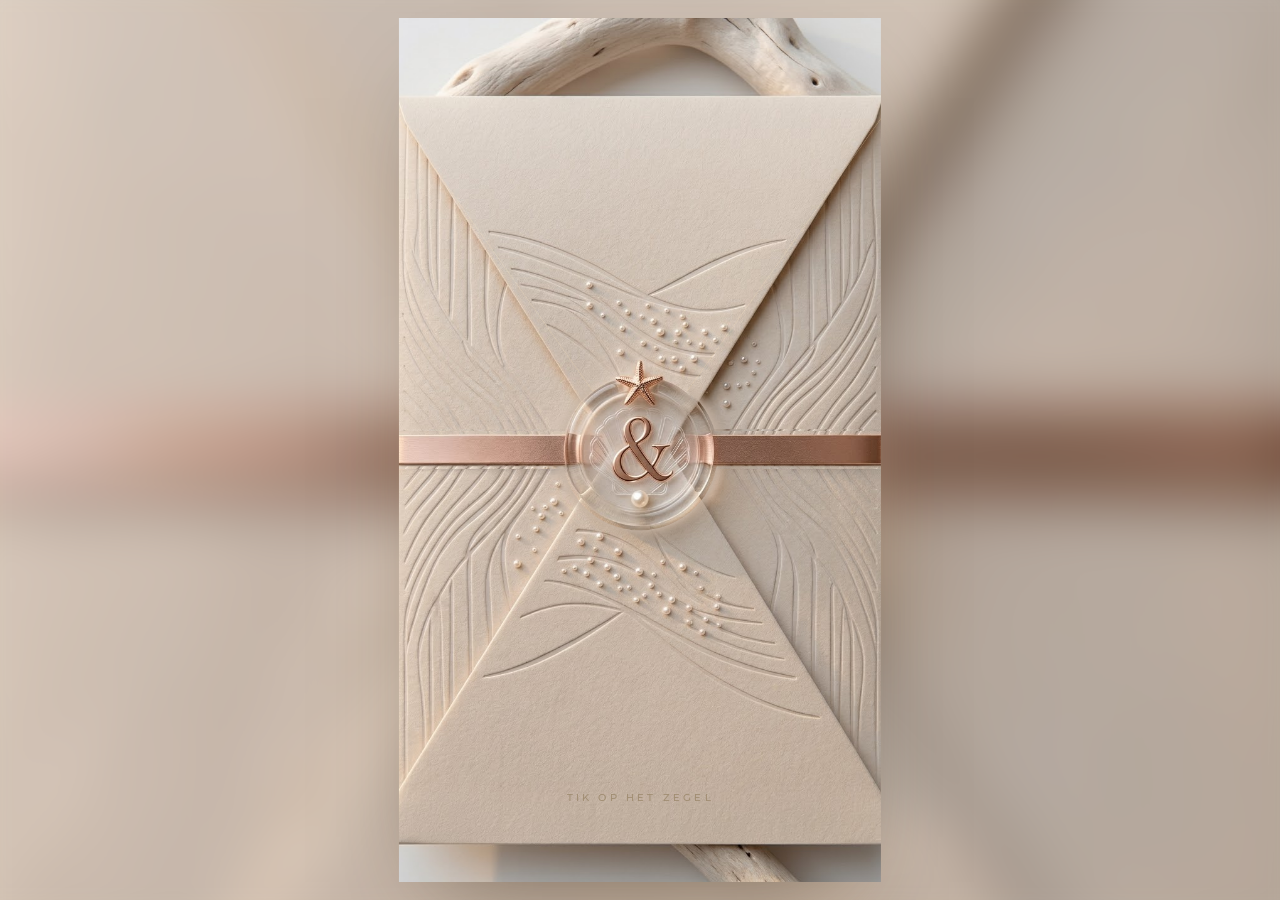
==== index.html @ 86926982 "Trouwwebsite Maaike & Bas Co-Authored-By: Claude Opus 5.5 <noreply@anthropic.com>" ====
<!doctype html>
<html lang="nl">
<head>
  <meta charset="utf-8">
  <meta name="viewport" content="width=device-width, initial-scale=1, viewport-fit=cover">
  <meta name="robots" content="noindex, nofollow">
  <meta name="theme-color" content="#efe7db">
  <title>Maaike & Bas · 25 juni 2027</title>
  <meta name="description" content="Uitnodiging voor de bruiloft van Maaike & Bas op 25 juni 2027.">
  <meta property="og:title" content="Maaike & Bas gaan trouwen">
  <meta property="og:description" content="Vrijdag 25 juni 2027 · Strandclub Witsand, Noordwijk">
  <link rel="preconnect" href="https://fonts.googleapis.com">
  <link rel="preconnect" href="https://fonts.gstatic.com" crossorigin>
  <link rel="stylesheet" href="https://fonts.googleapis.com/css2?family=Cormorant+Garamond:ital,wght@0,300;0,400;0,500;1,300;1,400&family=Montserrat:wght@300;400;500&family=Herr+Von+Muellerhoff&display=swap">
  <link rel="stylesheet" href="styles.css">
</head>
<body class="is-sealed">
  <!-- Ornamenten, hergebruikt in envelop en pagina -->
  <svg width="0" height="0" style="position:absolute" aria-hidden="true">
    <symbol id="sprig" viewBox="0 0 240 130">
      <g style="fill:none;stroke:var(--orn-stroke,currentColor)" stroke-width="1.8" stroke-linecap="round"><path d="M118 126 Q70 118 18 70"/><path d="M122 126 Q170 118 222 70"/><path d="M116 124 Q96 80 98 30"/><path d="M124 124 Q144 80 142 30"/></g>
      <g style="fill:var(--orn-fill,currentColor);stroke:var(--orn-leaf,none)"><ellipse cx="94.4" cy="112.8" rx="12.2" ry="4.4" transform="rotate(-125 94.4 112.8)"/><ellipse cx="80.7" cy="121.4" rx="11.7" ry="4.2" transform="rotate(-197 80.7 121.4)"/><ellipse cx="76.4" cy="105.1" rx="11.3" ry="4.1" transform="rotate(-117 76.4 105.1)"/><ellipse cx="61.4" cy="110.7" rx="10.8" ry="3.9" transform="rotate(-189 61.4 110.7)"/><ellipse cx="57.8" cy="94.5" rx="10.4" ry="3.7" transform="rotate(-110 57.8 94.5)"/><ellipse cx="42" cy="97.1" rx="9.9" ry="3.6" transform="rotate(-183 42 97.1)"/><ellipse cx="38.6" cy="80.9" rx="9.5" ry="3.4" transform="rotate(-105 38.6 80.9)"/><ellipse cx="22.3" cy="80.7" rx="9" ry="3.2" transform="rotate(-178 22.3 80.7)"/><ellipse cx="18.8" cy="64.3" rx="8.5" ry="3.1" transform="rotate(-100 18.8 64.3)"/><ellipse cx="13.4" cy="65.8" rx="7.8" ry="2.8" transform="rotate(-137 13.4 65.8)"/><ellipse cx="145.6" cy="112.8" rx="12.2" ry="4.4" transform="rotate(-55 145.6 112.8)"/><ellipse cx="159.3" cy="121.4" rx="11.7" ry="4.2" transform="rotate(17 159.3 121.4)"/><ellipse cx="163.6" cy="105.1" rx="11.3" ry="4.1" transform="rotate(-63 163.6 105.1)"/><ellipse cx="178.6" cy="110.7" rx="10.8" ry="3.9" transform="rotate(9 178.6 110.7)"/><ellipse cx="182.2" cy="94.5" rx="10.4" ry="3.7" transform="rotate(-70 182.2 94.5)"/><ellipse cx="198" cy="97.1" rx="9.9" ry="3.6" transform="rotate(3 198 97.1)"/><ellipse cx="201.4" cy="80.9" rx="9.5" ry="3.4" transform="rotate(-75 201.4 80.9)"/><ellipse cx="217.7" cy="80.7" rx="9" ry="3.2" transform="rotate(-2 217.7 80.7)"/><ellipse cx="221.2" cy="64.3" rx="8.5" ry="3.1" transform="rotate(-80 221.2 64.3)"/><ellipse cx="226.6" cy="65.8" rx="7.8" ry="2.8" transform="rotate(-43 226.6 65.8)"/><ellipse cx="112.4" cy="99.2" rx="10.3" ry="3.7" transform="rotate(-72 112.4 99.2)"/><ellipse cx="98" cy="88.2" rx="9.7" ry="3.5" transform="rotate(-143 98 88.2)"/><ellipse cx="105.2" cy="71.2" rx="9.1" ry="3.3" transform="rotate(-63 105.2 71.2)"/><ellipse cx="93.8" cy="57.9" rx="8.5" ry="3" transform="rotate(-135 93.8 57.9)"/><ellipse cx="102.1" cy="42.1" rx="7.8" ry="2.8" transform="rotate(-54 102.1 42.1)"/><ellipse cx="94.1" cy="26.7" rx="7.2" ry="2.6" transform="rotate(-126 94.1 26.7)"/><ellipse cx="98.2" cy="24.7" rx="6.6" ry="2.4" transform="rotate(-88 98.2 24.7)"/><ellipse cx="127.6" cy="99.2" rx="10.3" ry="3.7" transform="rotate(-108 127.6 99.2)"/><ellipse cx="142" cy="88.2" rx="9.7" ry="3.5" transform="rotate(-37 142 88.2)"/><ellipse cx="134.8" cy="71.2" rx="9.1" ry="3.3" transform="rotate(-117 134.8 71.2)"/><ellipse cx="146.2" cy="57.9" rx="8.5" ry="3" transform="rotate(-45 146.2 57.9)"/><ellipse cx="137.9" cy="42.1" rx="7.8" ry="2.8" transform="rotate(-126 137.9 42.1)"/><ellipse cx="145.9" cy="26.7" rx="7.2" ry="2.6" transform="rotate(-54 145.9 26.7)"/><ellipse cx="141.8" cy="24.7" rx="6.6" ry="2.4" transform="rotate(-92 141.8 24.7)"/></g>
    </symbol>
  </svg>

  <!-- Envelop: wordt in envelope.js opgebouwd uit assets/envelop.jpg -->
  <div class="envelope" id="envelope">
    <div class="env-backdrop"></div>
    <div class="env-stage" id="env-stage">
      <div class="env-inside"></div>
      <div class="env-base-slot"></div>
      <div class="env-flap">
        <div class="env-flap-back"></div>
      </div>
      <div class="env-ribbon-slot"></div>
      <div class="env-light"></div>
      <p class="env-addressee" id="envelope-name"></p>
      <p class="env-hint">Tik op het zegel</p>
      <button class="env-seal-button" id="seal" type="button" aria-label="Open de uitnodiging"></button>
    </div>
  </div>

  <header class="hero">
    <svg class="emboss hero-ornament" aria-hidden="true"><use href="#sprig" /></svg>
    <p class="eyebrow hero-greeting" id="greeting"></p>
    <p class="hero-lead">Wij gaan trouwen</p>
    <h1 class="hero-names lettering" role="img" aria-label="Maaike &amp; Bas"></h1>
    <span class="rule" aria-hidden="true"></span>
    <p class="hero-date" id="hero-date">Vrijdag 25 juni 2027</p>
    <p class="eyebrow hero-place" id="hero-place">Strandclub Witsand · Noordwijk</p>

    <form class="code-form" id="code-form" hidden>
      <label for="code-input">Vul de code uit je uitnodiging in</label>
      <div class="code-row">
        <input id="code-input" name="code" autocomplete="off" autocapitalize="characters" spellcheck="false" required>
        <button class="button" type="submit">Open</button>
      </div>
      <p class="code-error" id="code-error" role="alert"></p>
    </form>

    <a class="scroll-cue" id="scroll-cue" href="#aftellen" hidden><span>Scroll</span><i></i></a>
  </header>

  <main id="invitation" hidden></main>

  <a class="rsvp-float" id="rsvp-float" href="#rsvp" hidden>RSVP</a>

  <script type="module" src="app.js"></script>
</body>
</html>
---- styles.css ----
:root {
  --paper: #f7f2ea;
  --paper-2: #efe7db;
  --sand: #ddd0bc;
  --line: #dcd2c3;
  --ink: #2f3833;
  --text: #4d544f;
  --muted: #8c8f88;
  --sage: #a7b5a8;
  --sage-deep: #637568;

  --font-script: 'Herr Von Muellerhoff', cursive;
  --font-serif: 'Cormorant Garamond', Georgia, serif;
  --font-sans: 'Montserrat', system-ui, sans-serif;

  --gutter: clamp(22px, 6vw, 56px);
}

* { box-sizing: border-box; }

html { scroll-behavior: smooth; }

body {
  margin: 0;
  background: var(--paper);
  color: var(--text);
  font: 300 15.5px/1.85 var(--font-sans);
  -webkit-font-smoothing: antialiased;
}

[hidden] { display: none !important; }

.eyebrow {
  margin: 0;
  font: 500 11px/1.6 var(--font-sans);
  letter-spacing: 0.32em;
  text-transform: uppercase;
  color: var(--sage-deep);
}

.title {
  margin: 10px 0 0;
  font: 300 clamp(40px, 11vw, 60px)/1.05 var(--font-serif);
  color: var(--ink);
}
.title em { font-style: italic; }

.rule {
  display: block;
  width: 56px;
  height: 1px;
  margin: 26px auto;
  background: var(--sage);
}

/* Reliëf: dezelfde kleur als het papier, met licht en schaduw */
.emboss {
  color: #eee6da;
  filter: drop-shadow(-1px -1px 0 rgba(255, 255, 255, 0.9)) drop-shadow(1px 1.5px 1px rgba(120, 96, 62, 0.28));
}

/* ---------- Envelop ---------- */
/* Opgebouwd uit assets/envelop.jpg (zie envelope.js). Volgorde bij openen:
   lit (lint weg, reliëf gloeit) → open (flap klapt omhoog) → flood (licht) → fade. */

body.is-sealed { overflow: hidden; }
body.is-sealed .hero > * { animation-play-state: paused; }

.envelope {
  position: fixed;
  inset: 0;
  z-index: 20;
  overflow: hidden;
  background: #e8e0d4;
  transition: opacity 1s ease;
}
.env-backdrop {
  position: absolute;
  inset: -60px;
  background: url(assets/envelop.jpg) center / cover;
  filter: blur(30px) saturate(0.9);
}

.env-stage {
  position: absolute;
  left: 50%;
  top: 50%;
  height: 100svh;
  aspect-ratio: 768 / 1376;
  transform: translate(-50%, -50%);
  perspective: 1800px;
}
@media (min-aspect-ratio: 768 / 1376) {
  .env-stage { height: 96svh; box-shadow: 0 40px 90px -40px rgba(70, 50, 25, 0.55); }
}

.env-layer,
.env-inside,
.env-light { position: absolute; inset: 0; width: 100%; height: 100%; display: block; pointer-events: none; }

.env-inside { background: radial-gradient(ellipse 70% 42% at 50% 12%, #fffdf8, #fff2da 40%, #f4d8ab 75%, #e9c690); }

/* Lichtstroom langs het reliëf (getekend in envelope.js); de waas eromheen is een vervaagde kopie */
.env-glow { filter: drop-shadow(0 0 1.5px rgba(255, 226, 170, 0.95)); }
/* het papier wordt iets gedimd (zonder van kleur te veranderen), zodat het licht in de lijnen opvalt */
.env-base,
.env-flap-front { transition: filter 0.9s ease; }
.envelope.lit .env-base,
.envelope.lit .env-flap-front { filter: brightness(0.84); }
/* zodra de flap opengaat, dooft de gloed in de lijnen uit */
.env-glow,
.env-bloom { transition: opacity 0.7s ease; }
.envelope.open .env-glow,
.envelope.open .env-bloom { opacity: 0; }
.env-bloom {
  filter: blur(6px) brightness(2.4) saturate(1.2);
  mix-blend-mode: screen;
}

/* Bovenflap met zegel: klapt om de bovenrand omhoog */
.env-flap {
  position: absolute;
  inset: 0;
  transform-origin: 50% var(--hinge, 8.7%);
  transform-style: preserve-3d;
  transition: transform 1.3s cubic-bezier(0.55, 0, 0.25, 1);
  pointer-events: none;
}
.env-flap > * { backface-visibility: hidden; -webkit-backface-visibility: hidden; }
.env-flap-back {
  position: absolute;
  inset: 0;
  background: linear-gradient(180deg, #f1e9de, #e3d6c3);
  clip-path: polygon(0 8.4%, 100% 8.4%, 100% 11.6%, 50% 50.9%, 0 11.6%);
  transform: rotateY(180deg);
}
.envelope.open .env-flap { transform: rotateX(178deg); }

/* Het lint glijdt aan beide kanten weg */
.env-ribbon { transition: transform 1s cubic-bezier(0.5, 0, 0.75, 0) 0.05s, opacity 0.5s ease 0.55s; }
.envelope.lit .env-ribbon-left { transform: translateX(-105%); opacity: 0; }
.envelope.lit .env-ribbon-right { transform: translateX(105%); opacity: 0; }

/* Licht uit de envelop */
.env-light {
  background:
    radial-gradient(circle at var(--seal-x, 50%) var(--seal-y, 50%), #fffaf0 0, rgba(255, 238, 205, 0.9) 14%, transparent 30%),
    radial-gradient(ellipse 80% 48% at 50% 16%, #fffefa, rgba(255, 242, 214, 0.85) 42%, transparent 78%);
  mix-blend-mode: screen;
  opacity: 0;
  transition: opacity 1.1s ease 0.5s;
}
.envelope.open .env-light { opacity: 1; }
.envelope.flood .env-light { filter: brightness(1.5); transition: opacity 0.8s ease, filter 0.8s ease; }

.env-addressee {
  position: absolute;
  left: 0;
  right: 0;
  top: 75%;
  margin: 0;
  text-align: center;
  font: 400 clamp(38px, 10vw, 54px) / 1.1 var(--font-script);
  color: #9a8467;
  transition: opacity 0.6s;
}
.env-hint {
  position: absolute;
  left: 0;
  right: 0;
  bottom: 9%;
  margin: 0;
  text-align: center;
  font: 500 10px var(--font-sans);
  letter-spacing: 0.32em;
  text-transform: uppercase;
  color: #a08d72;
  animation: breathe 2.8s ease-in-out infinite;
  transition: opacity 0.4s;
}
.envelope.lit .env-addressee,
.envelope.lit .env-hint { opacity: 0; animation: none; }

.env-seal-button {
  position: absolute;
  left: var(--seal-x, 50%);
  top: var(--seal-y, 50%);
  width: var(--seal-size, 32%);
  aspect-ratio: 1;
  padding: 0;
  border: 0;
  border-radius: 50%;
  background: none;
  transform: translate(-50%, -50%);
  cursor: pointer;
  -webkit-tap-highlight-color: transparent;
}
.env-seal-button::after {
  content: '';
  position: absolute;
  inset: 0;
  border-radius: 50%;
  animation: seal-pulse 2.8s ease-out infinite;
}
.envelope.lit .env-seal-button { display: none; }
.env-seal-button:focus-visible { outline: 1px solid #fff; outline-offset: 6px; }

.envelope.fade { opacity: 0; }
.envelope.no-anim,
.envelope.no-anim * { transition: none !important; }

@keyframes breathe { 50% { opacity: 0.45; } }
@keyframes seal-pulse {
  0% { box-shadow: 0 0 0 0 rgba(255, 255, 255, 0.55); }
  70%, 100% { box-shadow: 0 0 0 18px rgba(255, 255, 255, 0); }
}

/* ---------- Hero ---------- */

.hero {
  position: relative;
  min-height: 100svh;
  display: flex;
  flex-direction: column;
  align-items: center;
  justify-content: center;
  padding: 72px var(--gutter) 96px;
  text-align: center;
  background: radial-gradient(ellipse 80% 60% at 50% 0%, #fffaf1, transparent 70%), var(--paper);
}
.hero > * { animation: rise 1.4s cubic-bezier(0.2, 0.6, 0.2, 1) both; }

.hero-ornament { width: min(52vw, 230px); aspect-ratio: 240 / 130; margin-bottom: 26px; transform: rotate(180deg); animation-name: fade; }
.hero-greeting { min-height: 1.6em; animation-delay: 0.2s; }
.hero-lead { margin: 18px 0 0; font: italic 300 clamp(24px, 6.4vw, 30px) / 1.2 var(--font-serif); color: var(--text); animation-delay: 0.35s; }
/* Jullie namen in La Luxes Script, uit de save-the-date gehaald en in elke kleur te tonen */
.lettering {
  display: block;
  aspect-ratio: 790 / 215;
  background: var(--ink);
  -webkit-mask: url(assets/namen.png) center / contain no-repeat;
  mask: url(assets/namen.png) center / contain no-repeat;
}
.hero-names { width: min(88vw, 560px); margin: 22px 0 6px; animation-delay: 0.5s; }
.hero .rule { animation-delay: 0.7s; }
.hero-date { margin: 0; font: 400 clamp(19px, 5vw, 23px) / 1.3 var(--font-serif); letter-spacing: 0.14em; text-transform: uppercase; color: var(--ink); animation-delay: 0.8s; }
.hero-place { margin-top: 10px; animation-delay: 0.9s; }

.scroll-cue {
  position: absolute;
  bottom: 28px;
  left: 50%;
  transform: translateX(-50%);
  display: flex;
  flex-direction: column;
  align-items: center;
  gap: 10px;
  color: var(--muted);
  text-decoration: none;
  font: 500 9px var(--font-sans);
  letter-spacing: 0.32em;
  text-transform: uppercase;
  animation: fade 1s 1.4s both;
}
.scroll-cue i { width: 1px; height: 34px; background: linear-gradient(var(--sage-deep), transparent); animation: drip 2.2s ease-in-out infinite; transform-origin: top; }

.code-form { width: min(100%, 360px); margin-top: 34px; animation-delay: 1s; }
.code-form label { display: block; margin-bottom: 12px; font-size: 14px; }
.code-row { display: flex; gap: 10px; }
.code-row input {
  flex: 1;
  min-width: 0;
  min-height: 48px;
  padding: 0 14px;
  border: 0;
  border-bottom: 1px solid var(--ink);
  background: transparent;
  color: var(--ink);
  font: 400 18px var(--font-sans);
  letter-spacing: 0.2em;
  text-transform: uppercase;
  text-align: center;
}
.code-row input:focus { outline: none; border-bottom-width: 2px; }
.code-error { min-height: 1.8em; margin: 10px 0 0; font-size: 14px; color: #9a5a45; }

/* ---------- Knoppen ---------- */

.button {
  display: inline-flex;
  align-items: center;
  justify-content: center;
  min-height: 50px;
  padding: 14px 32px;
  border: 1px solid var(--ink);
  border-radius: 0;
  background: var(--ink);
  color: var(--paper);
  font: 500 11px/1 var(--font-sans);
  letter-spacing: 0.28em;
  text-transform: uppercase;
  text-decoration: none;
  cursor: pointer;
  transition: background-color 0.25s, color 0.25s;
}
.button:hover { background: transparent; color: var(--ink); }
.button-ghost { background: transparent; color: var(--ink); }
.button-ghost:hover { background: var(--ink); color: var(--paper); }
.button:focus-visible { outline: 1px solid var(--ink); outline-offset: 4px; }
.button:disabled { opacity: 0.6; cursor: default; }

.rsvp-float {
  position: fixed;
  left: 50%;
  bottom: max(18px, env(safe-area-inset-bottom));
  z-index: 10;
  padding: 13px 30px;
  background: var(--ink);
  color: var(--paper);
  text-decoration: none;
  font: 500 11px var(--font-sans);
  letter-spacing: 0.3em;
  box-shadow: 0 10px 24px -12px rgba(30, 40, 35, 0.6);
  transform: translate(-50%, 140%);
  transition: transform 0.4s ease;
}
.rsvp-float.visible { transform: translate(-50%, 0); }

/* ---------- Secties ---------- */

.section {
  padding: clamp(84px, 14vw, 140px) var(--gutter);
  text-align: center;
}
.section + .section { border-top: 1px solid var(--line); }
.section-tint { background: var(--paper-2); }
.section-inner { max-width: 560px; margin: 0 auto; }

.lead {
  margin: 26px auto 0;
  max-width: 34ch;
  font: italic 300 clamp(21px, 5.4vw, 25px) / 1.5 var(--font-serif);
  color: var(--text);
}

.reveal { opacity: 0; transform: translateY(22px); transition: opacity 1.1s ease, transform 1.1s ease; }
.reveal.in { opacity: 1; transform: none; }

/* Aftellen */
.countdown {
  display: grid;
  grid-template-columns: repeat(4, 1fr);
  max-width: 480px;
  margin: 26px auto 0;
}
.countdown div + div { border-left: 1px solid var(--line); }
.countdown strong {
  display: block;
  font: 300 clamp(38px, 11vw, 56px) / 1 var(--font-serif);
  color: var(--ink);
  font-variant-numeric: lining-nums tabular-nums;
}
.countdown span { display: block; margin-top: 8px; font: 500 9px var(--font-sans); letter-spacing: 0.26em; text-transform: uppercase; color: var(--muted); }

/* Foto's */
.photo {
  position: relative;
  margin: 0 auto;
  overflow: hidden;
  background: linear-gradient(180deg, #e9e0d2, #ddd1bf);
}
.photo img { display: block; width: 100%; height: 100%; object-fit: cover; }
.photo-empty {
  position: absolute;
  inset: 0;
  display: grid;
  place-items: center;
  padding: 20px;
  text-align: center;
  font: 500 9px/1.8 var(--font-sans);
  letter-spacing: 0.28em;
  text-transform: uppercase;
  color: #9d917e;
}
.photo-arch {
  width: min(78vw, 340px);
  aspect-ratio: 4 / 5;
  margin-top: 48px;
  border-radius: 999px 999px 0 0;
  outline: 1px solid var(--sand);
  outline-offset: 10px;
}
.photo-wide { width: 100%; height: clamp(320px, 62vw, 640px); }
.photo-arch img { object-position: 50% 30%; }
.photo-wide img { object-position: 55% 40%; }

/* Programma */
.timeline { list-style: none; margin: 40px auto 0; padding: 0; max-width: 360px; }
.timeline li { position: relative; padding-bottom: 46px; }
.timeline li:not(:last-child)::after {
  content: '';
  position: absolute;
  left: 50%;
  bottom: 8px;
  height: 26px;
  border-left: 1px dashed var(--sand);
}
.timeline .icon { display: block; width: 40px; height: 40px; margin: 0 auto 10px; color: var(--sage-deep); }
.timeline time { display: block; font: 300 34px/1 var(--font-serif); color: var(--ink); font-variant-numeric: lining-nums; }
.timeline h3 { margin: 10px 0 0; font: 500 11px var(--font-sans); letter-spacing: 0.3em; text-transform: uppercase; color: var(--ink); }
.timeline p { margin: 4px 0 0; font: italic 300 19px/1.4 var(--font-serif); }

/* Locatie */
.venue-name { margin: 10px 0 0; font: 300 clamp(36px, 10vw, 52px) / 1.1 var(--font-serif); color: var(--ink); }
.venue-address { margin-top: 14px; font-style: normal; letter-spacing: 0.04em; }
.horizon { display: block; width: min(80%, 300px); margin: 34px auto 32px; color: var(--sage); }

/* Dresscode */
.swatches { display: grid; grid-template-columns: repeat(5, 1fr); gap: 8px; max-width: 420px; margin: 36px auto 0; }
.swatch { display: flex; flex-direction: column; align-items: center; gap: 10px; font: 500 8px var(--font-sans); letter-spacing: 0.14em; text-transform: uppercase; color: var(--muted); }
.swatch i { width: clamp(38px, 11vw, 50px); aspect-ratio: 1; border-radius: 50%; box-shadow: inset 0 0 0 1px rgba(0, 0, 0, 0.06); }

/* FAQ */
.faq { margin-top: 36px; text-align: left; border-top: 1px solid var(--line); }
.faq details { border-bottom: 1px solid var(--line); }
.faq summary {
  display: flex;
  justify-content: space-between;
  align-items: center;
  gap: 18px;
  padding: 22px 0;
  list-style: none;
  cursor: pointer;
  font: 400 20px/1.3 var(--font-serif);
  color: var(--ink);
}
.faq summary::-webkit-details-marker { display: none; }
.faq summary::after { content: ''; flex: none; width: 9px; height: 9px; border-right: 1px solid; border-bottom: 1px solid; transform: rotate(45deg) translateY(-3px); transition: transform 0.25s; }
.faq details[open] summary::after { transform: rotate(-135deg); }
.faq details p { margin: -8px 0 24px; }
.faq summary:focus-visible { outline: 1px solid var(--ink); outline-offset: 4px; }

/* ---------- RSVP ---------- */

.rsvp-card {
  margin: 44px auto 0;
  max-width: 520px;
  padding: clamp(28px, 7vw, 52px);
  background: var(--paper);
  border: 1px solid var(--sand);
  outline: 1px solid var(--sand);
  outline-offset: -8px;
  text-align: left;
}

.guest { border: 0; margin: 0 0 30px; padding: 0 0 30px; border-bottom: 1px solid var(--line); }
.guest legend { padding: 0; margin-bottom: 14px; font: 400 26px/1.2 var(--font-serif); color: var(--ink); }

.choices { display: grid; grid-template-columns: 1fr 1fr; gap: 8px; }
.choice { position: relative; }
.choice input { position: absolute; inset: 0; opacity: 0; margin: 0; cursor: pointer; }
.choice span {
  display: flex;
  align-items: center;
  justify-content: center;
  min-height: 48px;
  padding: 8px 10px;
  border: 1px solid var(--sand);
  font: 400 13px/1.3 var(--font-sans);
  text-align: center;
  color: var(--text);
  transition: background-color 0.2s, border-color 0.2s, color 0.2s;
}
.choice input:checked + span { background: var(--ink); border-color: var(--ink); color: var(--paper); }
.choice input:focus-visible + span { outline: 1px solid var(--ink); outline-offset: 2px; }

.field { margin-top: 20px; }
.field label { display: block; margin-bottom: 4px; font: 500 10px var(--font-sans); letter-spacing: 0.22em; text-transform: uppercase; color: var(--sage-deep); }
.field .hint { letter-spacing: 0.1em; text-transform: none; font-weight: 300; color: var(--muted); }
.field input,
.field textarea {
  width: 100%;
  min-height: 44px;
  padding: 8px 0;
  border: 0;
  border-bottom: 1px solid var(--sand);
  border-radius: 0;
  background: transparent;
  color: var(--ink);
  font: 400 16px/1.5 var(--font-sans);
}
.field textarea { min-height: 80px; resize: vertical; }
.field input:focus,
.field textarea:focus { outline: none; border-bottom-color: var(--ink); }

.plus-one-question { margin: 0 0 12px; }
.plus-one-details { margin-top: 6px; }

.form-error { min-height: 1.8em; margin: 18px 0 8px; font-size: 14px; color: #9a5a45; }
.rsvp-card form .button { width: 100%; }

.confirmation { text-align: center; }
.confirmation h3 { margin: 0; font: 400 clamp(56px, 15vw, 76px) / 1 var(--font-script); color: var(--ink); }
.confirmation > p { margin: 14px 0 0; }
.summary { list-style: none; margin: 26px 0; padding: 0; text-align: left; border-top: 1px solid var(--line); }
.summary li { display: flex; justify-content: space-between; gap: 16px; padding: 14px 0; border-bottom: 1px solid var(--line); }
.summary li span:first-child { font: 400 19px var(--font-serif); color: var(--ink); }
.summary li span:last-child { font-size: 13px; color: var(--muted); align-self: center; }
.confirmation-actions { display: flex; flex-direction: column; gap: 10px; }

/* ---------- Footer ---------- */

.footer { padding: 90px var(--gutter) calc(110px + env(safe-area-inset-bottom)); text-align: center; border-top: 1px solid var(--line); }
.footer .lettering { width: min(70vw, 360px); margin: 0 auto; }
.footer .eyebrow { margin-top: 14px; }

@media (min-width: 760px) {
  .confirmation-actions { flex-direction: row; justify-content: center; }
}

@keyframes rise { from { opacity: 0; transform: translateY(16px); } }
@keyframes fade { from { opacity: 0; } }
@keyframes drip { 0% { transform: scaleY(0); } 50% { transform: scaleY(1); } 100% { transform: scaleY(1); opacity: 0; } }

/* Het openen van de envelop is een korte animatie die de gast zelf start; die blijft staan. */
@media (prefers-reduced-motion: reduce) {
  :not(.envelope, .envelope *),
  :not(.envelope, .envelope *)::before,
  :not(.envelope, .envelope *)::after { animation: none !important; transition-duration: 0.01s !important; transition-delay: 0s !important; }
  html { scroll-behavior: auto; }
  .reveal { opacity: 1; transform: none; }
  .env-hint { animation: none; }
}
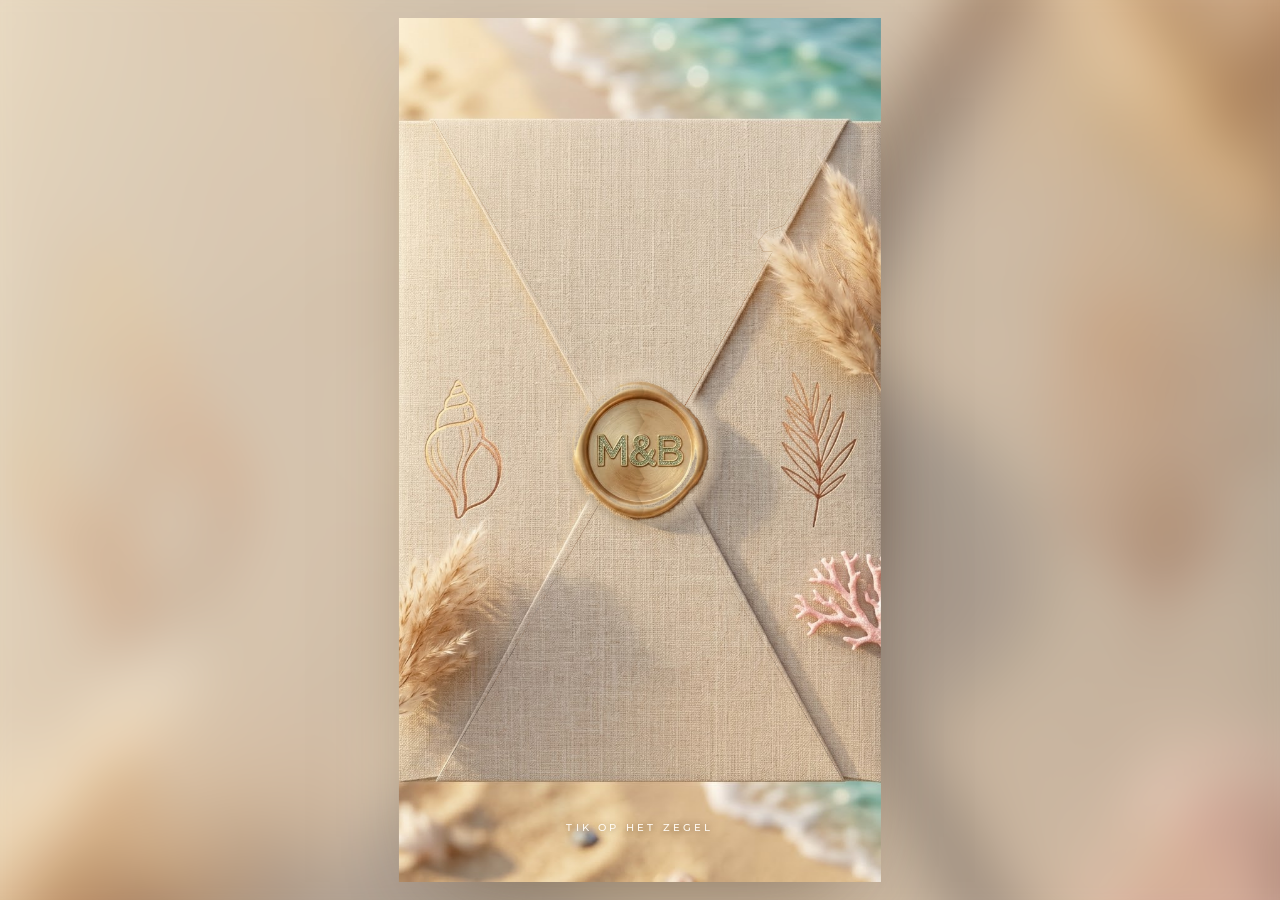
==== commit 147e0d03: "Nieuwe strandenvelop als opening; rozenfoto onder Wij zeggen ja Co-Authored-By: Claude Opus 5.5 <nor" ====
--- a/index.html
+++ b/index.html
@@ -23,17 +23,24 @@
     </symbol>
   </svg>
 
-  <!-- Envelop: wordt in envelope.js opgebouwd uit assets/envelop.jpg -->
+  <!-- Envelop: wordt in envelope.js opgebouwd uit assets/envelop-strand.png -->
   <div class="envelope" id="envelope">
     <div class="env-backdrop"></div>
     <div class="env-stage" id="env-stage">
-      <div class="env-inside"></div>
-      <div class="env-base-slot"></div>
-      <div class="env-flap">
-        <div class="env-flap-back"></div>
+      <div class="env-scene">
+        <div class="env-sea" aria-hidden="true"></div>
+        <div class="env-inside" aria-hidden="true">
+          <img src="assets/sfeer-zonsondergang.jpg" alt="">
+          <div class="env-inside-text">
+            <span class="lettering"></span>
+            <span class="env-inside-date">25 · 06 · 2027</span>
+          </div>
+        </div>
+        <div class="env-flaps"></div>
+        <div class="env-sheen" aria-hidden="true"></div>
+        <div class="env-glow-slot"></div>
+        <div class="env-seal"></div>
       </div>
-      <div class="env-ribbon-slot"></div>
-      <div class="env-light"></div>
       <p class="env-addressee" id="envelope-name"></p>
       <p class="env-hint">Tik op het zegel</p>
       <button class="env-seal-button" id="seal" type="button" aria-label="Open de uitnodiging"></button>
--- a/styles.css
+++ b/styles.css
@@ -60,8 +60,9 @@
 }
 
 /* ---------- Envelop ---------- */
-/* Opgebouwd uit assets/envelop.jpg (zie envelope.js). Volgorde bij openen:
-   lit (lint weg, reliëf gloeit) → open (flap klapt omhoog) → flood (licht) → fade. */
+/* Opgebouwd uit assets/envelop-strand.png (zie envelope.js). Volgorde bij openen:
+   lit (zonlicht over de folie en het zegel) → crack (zegel breekt) → open (kleppen vouwen open,
+   doorkijk naar zee) → names → zoom (de camera gaat de envelop in) → fade. */
 
 body.is-sealed { overflow: hidden; }
 body.is-sealed .hero > * { animation-play-state: paused; }
@@ -71,13 +72,13 @@
   inset: 0;
   z-index: 20;
   overflow: hidden;
-  background: #e8e0d4;
+  background: #e6dccd;
   transition: opacity 1s ease;
 }
 .env-backdrop {
   position: absolute;
   inset: -60px;
-  background: url(assets/envelop.jpg) center / cover;
+  background: url(assets/envelop-strand.png) center / cover;
   filter: blur(30px) saturate(0.9);
 }
 
@@ -85,96 +86,178 @@
   position: absolute;
   left: 50%;
   top: 50%;
-  height: 100svh;
+  /* altijd de hele envelop in beeld, zodat schelp, blad en koraal niet wegvallen */
+  height: min(100svh, 100vw * 1376 / 768);
   aspect-ratio: 768 / 1376;
   transform: translate(-50%, -50%);
-  perspective: 1800px;
 }
 @media (min-aspect-ratio: 768 / 1376) {
   .env-stage { height: 96svh; box-shadow: 0 40px 90px -40px rgba(70, 50, 25, 0.55); }
 }
-
-.env-layer,
-.env-inside,
-.env-light { position: absolute; inset: 0; width: 100%; height: 100%; display: block; pointer-events: none; }
-
-.env-inside { background: radial-gradient(ellipse 70% 42% at 50% 12%, #fffdf8, #fff2da 40%, #f4d8ab 75%, #e9c690); }
-
-/* Lichtstroom langs het reliëf (getekend in envelope.js); de waas eromheen is een vervaagde kopie */
-.env-glow { filter: drop-shadow(0 0 1.5px rgba(255, 226, 170, 0.95)); }
-/* het papier wordt iets gedimd (zonder van kleur te veranderen), zodat het licht in de lijnen opvalt */
-.env-base,
-.env-flap-front { transition: filter 0.9s ease; }
-.envelope.lit .env-base,
-.envelope.lit .env-flap-front { filter: brightness(0.84); }
-/* zodra de flap opengaat, dooft de gloed in de lijnen uit */
-.env-glow,
-.env-bloom { transition: opacity 0.7s ease; }
-.envelope.open .env-glow,
-.envelope.open .env-bloom { opacity: 0; }
-.env-bloom {
-  filter: blur(6px) brightness(2.4) saturate(1.2);
-  mix-blend-mode: screen;
-}
-
-/* Bovenflap met zegel: klapt om de bovenrand omhoog */
-.env-flap {
+.env-scene {
   position: absolute;
   inset: 0;
-  transform-origin: 50% var(--hinge, 8.7%);
-  transform-style: preserve-3d;
-  transition: transform 1.3s cubic-bezier(0.55, 0, 0.25, 1);
-  pointer-events: none;
-}
-.env-flap > * { backface-visibility: hidden; -webkit-backface-visibility: hidden; }
-.env-flap-back {
-  position: absolute;
-  inset: 0;
-  background: linear-gradient(180deg, #f1e9de, #e3d6c3);
-  clip-path: polygon(0 8.4%, 100% 8.4%, 100% 11.6%, 50% 50.9%, 0 11.6%);
-  transform: rotateY(180deg);
-}
-.envelope.open .env-flap { transform: rotateX(178deg); }
-
-/* Het lint glijdt aan beide kanten weg */
-.env-ribbon { transition: transform 1s cubic-bezier(0.5, 0, 0.75, 0) 0.05s, opacity 0.5s ease 0.55s; }
-.envelope.lit .env-ribbon-left { transform: translateX(-105%); opacity: 0; }
-.envelope.lit .env-ribbon-right { transform: translateX(105%); opacity: 0; }
-
-/* Licht uit de envelop */
-.env-light {
-  background:
-    radial-gradient(circle at var(--seal-x, 50%) var(--seal-y, 50%), #fffaf0 0, rgba(255, 238, 205, 0.9) 14%, transparent 30%),
-    radial-gradient(ellipse 80% 48% at 50% 16%, #fffefa, rgba(255, 242, 214, 0.85) 42%, transparent 78%);
-  mix-blend-mode: screen;
+  perspective: 2200px;
+  transform-origin: 50% 46%;
+  transition: transform 1.5s cubic-bezier(0.55, 0, 0.2, 1);
+}
+
+.env-layer { position: absolute; inset: 0; width: 100%; height: 100%; display: block; pointer-events: none; }
+
+/* C: de zee schittert en er glijdt af en toe zonlicht over het linnen, al vóór het openen */
+.env-sea { position: absolute; inset: 0; pointer-events: none; }
+.env-sea i {
+  position: absolute;
+  width: 1.6%;
+  aspect-ratio: 1;
+  border-radius: 50%;
+  background: radial-gradient(circle, #fff 0, rgba(255, 255, 255, 0.7) 25%, transparent 70%);
+  transform: translate(-50%, -50%) scale(0.2);
   opacity: 0;
-  transition: opacity 1.1s ease 0.5s;
-}
-.envelope.open .env-light { opacity: 1; }
-.envelope.flood .env-light { filter: brightness(1.5); transition: opacity 0.8s ease, filter 0.8s ease; }
-
-.env-addressee {
+  animation: sparkle 3.6s ease-in-out infinite;
+}
+.env-sheen {
   position: absolute;
   left: 0;
   right: 0;
-  top: 75%;
+  top: var(--env-top);
+  bottom: calc(100% - var(--env-bottom));
+  overflow: hidden;
+  pointer-events: none;
+  transition: opacity 0.6s ease;
+}
+.env-sheen::before {
+  content: '';
+  position: absolute;
+  top: -20%;
+  bottom: -20%;
+  left: -60%;
+  width: 45%;
+  background: linear-gradient(100deg, transparent, rgba(255, 246, 225, 0.32) 45%, rgba(255, 250, 238, 0.42) 50%, rgba(255, 246, 225, 0.32) 55%, transparent);
+  mix-blend-mode: soft-light;
+  transform: skewX(-12deg);
+  animation: sheen 7s ease-in-out 1.2s infinite;
+}
+
+/* D: binnenin de envelop een doorkijk naar zee */
+.env-inside {
+  position: absolute;
+  left: 0;
+  right: 0;
+  top: var(--env-top);
+  bottom: calc(100% - var(--env-bottom));
+  overflow: hidden;
+  background: #e7a46a;
+}
+.env-inside img {
+  width: 100%;
+  height: 100%;
+  object-fit: cover;
+  object-position: 50% 40%;
+  filter: brightness(0.55) saturate(0.85);
+  transform: scale(1.08);
+  transition: filter 1.8s ease 1.1s, transform 3.2s cubic-bezier(0.2, 0.6, 0.3, 1) 0.6s;
+}
+.env-inside::after {
+  content: '';
+  position: absolute;
+  inset: 0;
+  box-shadow: inset 0 0 60px 18px rgba(70, 40, 20, 0.45);
+  transition: opacity 1.2s ease 1.2s;
+}
+.env-inside-text {
+  position: absolute;
+  inset: 0;
+  display: flex;
+  flex-direction: column;
+  align-items: center;
+  justify-content: center;
+  gap: 14px;
+  padding-bottom: 18%;
+  opacity: 0;
+  transform: translateY(14px);
+  transition: opacity 1.2s ease, transform 1.4s ease;
+}
+.env-inside-text .lettering { width: 78%; background: #fffaf2; filter: drop-shadow(0 2px 12px rgba(120, 50, 10, 0.45)); }
+.env-inside-date { font: 500 11px var(--font-sans); letter-spacing: 0.4em; color: #fff6ea; text-shadow: 0 1px 8px rgba(120, 50, 10, 0.5); }
+.envelope.open .env-inside img { filter: brightness(1) saturate(1); transform: scale(1); }
+.envelope.open .env-inside::after { opacity: 0.35; }
+.envelope.names .env-inside-text { opacity: 1; transform: none; }
+
+/* A: de vier kleppen vouwen om hun buitenrand open: eerst boven, dan onder, dan de zijkanten */
+.env-flaps { position: absolute; inset: 0; }
+.env-flap {
+  position: absolute;
+  inset: 0;
+  transform-style: preserve-3d;
+  transition: transform 1.15s cubic-bezier(0.6, 0, 0.25, 1);
+  pointer-events: none;
+}
+.env-flap > * { backface-visibility: hidden; -webkit-backface-visibility: hidden; }
+.env-flap-front { transition: filter 1.15s ease; }
+.env-flap-back { filter: brightness(0.72); transition: filter 1.15s ease; }
+.env-flap-top { transform-origin: 50% var(--env-top); }
+.env-flap-bottom { transform-origin: 50% var(--env-bottom); }
+.env-flap-left { transform-origin: 0 50%; }
+.env-flap-right { transform-origin: 100% 50%; }
+.env-flap-top .env-flap-back,
+.env-flap-bottom .env-flap-back { transform: rotateX(180deg); }
+.env-flap-left .env-flap-back,
+.env-flap-right .env-flap-back { transform: rotateY(180deg); }
+.envelope.open .env-flap-top { transform: rotateX(168deg); }
+.envelope.open .env-flap-bottom { transform: rotateX(-168deg); transition-delay: 0.3s; }
+.envelope.open .env-flap-left { transform: rotateY(-168deg); transition-delay: 0.55s; }
+.envelope.open .env-flap-right { transform: rotateY(168deg); transition-delay: 0.55s; }
+.envelope.open .env-flap-front { filter: brightness(0.7); }
+.envelope.open .env-flap-back { filter: brightness(1.04); }
+.envelope.open .env-flap-bottom > * { transition-delay: 0.3s; }
+.envelope.open .env-flap-left > *,
+.envelope.open .env-flap-right > * { transition-delay: 0.55s; }
+
+/* B: zonlicht loopt langs de rosé-gouden folie (getekend in envelope.js) */
+.env-glow { filter: drop-shadow(0 0 1.5px rgba(255, 214, 170, 0.95)); }
+.env-bloom { filter: blur(5px) brightness(2.2); mix-blend-mode: screen; }
+.env-glow,
+.env-bloom { transition: opacity 0.6s ease; }
+.envelope.crack .env-glow,
+.envelope.crack .env-bloom,
+.envelope.lit .env-sheen { opacity: 0; }
+
+/* Het zegel breekt in twee helften die wegvallen */
+.env-seal { position: absolute; inset: 0; pointer-events: none; }
+.env-seal-half {
+  filter: drop-shadow(0 3px 4px rgba(80, 55, 20, 0.35));
+  transform-origin: var(--seal-x) var(--seal-y);
+  transition: transform 0.95s cubic-bezier(0.55, 0, 0.85, 0.35), opacity 0.4s ease 0.55s;
+}
+.envelope.crack .env-seal-left { transform: translate(-7%, 26%) rotate(-24deg); opacity: 0; }
+.envelope.crack .env-seal-right { transform: translate(7%, 30%) rotate(20deg); opacity: 0; }
+
+.envelope.zoom .env-scene { transform: scale(2.3); }
+
+.env-addressee {
+  position: absolute;
+  left: 0;
+  right: 0;
+  top: 73%;
   margin: 0;
   text-align: center;
   font: 400 clamp(38px, 10vw, 54px) / 1.1 var(--font-script);
-  color: #9a8467;
+  color: #8f7658;
   transition: opacity 0.6s;
 }
 .env-hint {
   position: absolute;
   left: 0;
   right: 0;
-  bottom: 9%;
+  bottom: 5.5%;
   margin: 0;
   text-align: center;
   font: 500 10px var(--font-sans);
   letter-spacing: 0.32em;
   text-transform: uppercase;
-  color: #a08d72;
+  color: #fffaf2;
+  text-shadow: 0 1px 6px rgba(90, 60, 30, 0.55);
   animation: breathe 2.8s ease-in-out infinite;
   transition: opacity 0.4s;
 }
@@ -185,7 +268,7 @@
   position: absolute;
   left: var(--seal-x, 50%);
   top: var(--seal-y, 50%);
-  width: var(--seal-size, 32%);
+  width: var(--seal-size, 30%);
   aspect-ratio: 1;
   padding: 0;
   border: 0;
@@ -198,7 +281,7 @@
 .env-seal-button::after {
   content: '';
   position: absolute;
-  inset: 0;
+  inset: 4%;
   border-radius: 50%;
   animation: seal-pulse 2.8s ease-out infinite;
 }
@@ -209,6 +292,14 @@
 .envelope.no-anim,
 .envelope.no-anim * { transition: none !important; }
 
+@keyframes sparkle {
+  0%, 100% { opacity: 0; transform: translate(-50%, -50%) scale(0.2); }
+  50% { opacity: 0.9; transform: translate(-50%, -50%) scale(1); }
+}
+@keyframes sheen {
+  0% { left: -60%; }
+  45%, 100% { left: 130%; }
+}
 @keyframes breathe { 50% { opacity: 0.45; } }
 @keyframes seal-pulse {
   0% { box-shadow: 0 0 0 0 rgba(255, 255, 255, 0.55); }
@@ -395,6 +486,7 @@
 .photo-wide img { object-position: 55% 40%; }
 
 /* Programma */
+.section-wide { max-width: 880px; }
 .timeline { list-style: none; margin: 40px auto 0; padding: 0; max-width: 360px; }
 .timeline li { position: relative; padding-bottom: 46px; }
 .timeline li:not(:last-child)::after {
@@ -405,10 +497,86 @@
   height: 26px;
   border-left: 1px dashed var(--sand);
 }
+.timeline-photo {
+  margin: 0 auto 30px;
+  aspect-ratio: 5 / 4;
+  overflow: hidden;
+  outline: 1px solid var(--sand);
+  outline-offset: 8px;
+  background: var(--sand);
+}
+.timeline-photo img { display: block; width: 100%; height: 100%; object-fit: cover; }
 .timeline .icon { display: block; width: 40px; height: 40px; margin: 0 auto 10px; color: var(--sage-deep); }
 .timeline time { display: block; font: 300 34px/1 var(--font-serif); color: var(--ink); font-variant-numeric: lining-nums; }
 .timeline h3 { margin: 10px 0 0; font: 500 11px var(--font-sans); letter-spacing: 0.3em; text-transform: uppercase; color: var(--ink); }
 .timeline p { margin: 4px 0 0; font: italic 300 19px/1.4 var(--font-serif); }
+
+@media (min-width: 820px) {
+  .timeline { max-width: 880px; margin-top: 56px; }
+  .timeline li.has-photo {
+    display: grid;
+    grid-template-columns: 1fr 1fr;
+    align-items: center;
+    gap: 72px;
+    padding-bottom: 72px;
+  }
+  .timeline li.has-photo:nth-child(even) .timeline-photo { order: 2; }
+  .timeline li.has-photo .timeline-photo { width: 100%; margin: 0; aspect-ratio: 4 / 5; }
+  .timeline li:not(:last-child)::after { bottom: 20px; height: 32px; }
+}
+
+/* Happy moments */
+.polaroids {
+  display: flex;
+  gap: 18px;
+  margin: 44px calc(var(--gutter) * -1) 0;
+  padding: 14px var(--gutter) 30px;
+  list-style: none;
+  overflow-x: auto;
+  scroll-snap-type: x mandatory;
+  scroll-padding: 0 var(--gutter);
+  scrollbar-width: none;
+}
+.polaroids::-webkit-scrollbar { display: none; }
+.polaroid { flex: 0 0 min(66vw, 260px); min-width: 0; scroll-snap-align: center; }
+.polaroid figure {
+  margin: 0;
+  padding: 11px 11px 0;
+  background: #fdfbf7;
+  box-shadow: 0 1px 2px rgba(47, 56, 51, 0.08), 0 12px 26px rgba(47, 56, 51, 0.13);
+  transform: rotate(var(--tilt, -1.5deg));
+  transition: transform 0.5s ease, box-shadow 0.5s ease;
+}
+.polaroid:nth-child(3n + 2) figure { --tilt: 1.8deg; }
+.polaroid:nth-child(3n) figure { --tilt: -0.6deg; }
+.polaroid:nth-child(4n) figure { --tilt: 2.4deg; }
+.polaroid-photo { display: block; aspect-ratio: 1; overflow: hidden; background: var(--sand); }
+.polaroid-photo img { display: block; width: 100%; height: 100%; object-fit: cover; }
+.polaroid figcaption {
+  padding: 10px 4px 14px;
+  font: 400 30px/1.1 var(--font-script);
+  color: var(--ink);
+  text-align: center;
+  white-space: nowrap;
+  overflow: hidden;
+  text-overflow: ellipsis;
+}
+
+@media (min-width: 820px) {
+  .polaroids {
+    flex-wrap: wrap;
+    justify-content: center;
+    gap: 26px 22px;
+    max-width: 1120px;
+    margin: 56px auto 0;
+    padding: 10px 0 20px;
+    overflow: visible;
+  }
+  .polaroid { flex-basis: calc((100% - 4 * 22px) / 5); max-width: 210px; }
+  .polaroid:nth-child(even) { margin-top: 26px; }
+  .polaroid figure:hover { transform: rotate(0) scale(1.06); box-shadow: 0 2px 4px rgba(47, 56, 51, 0.1), 0 20px 40px rgba(47, 56, 51, 0.18); }
+  .polaroid figcaption { font-size: 24px; }
+}
 
 /* Locatie */
 .venue-name { margin: 10px 0 0; font: 300 clamp(36px, 10vw, 52px) / 1.1 var(--font-serif); color: var(--ink); }
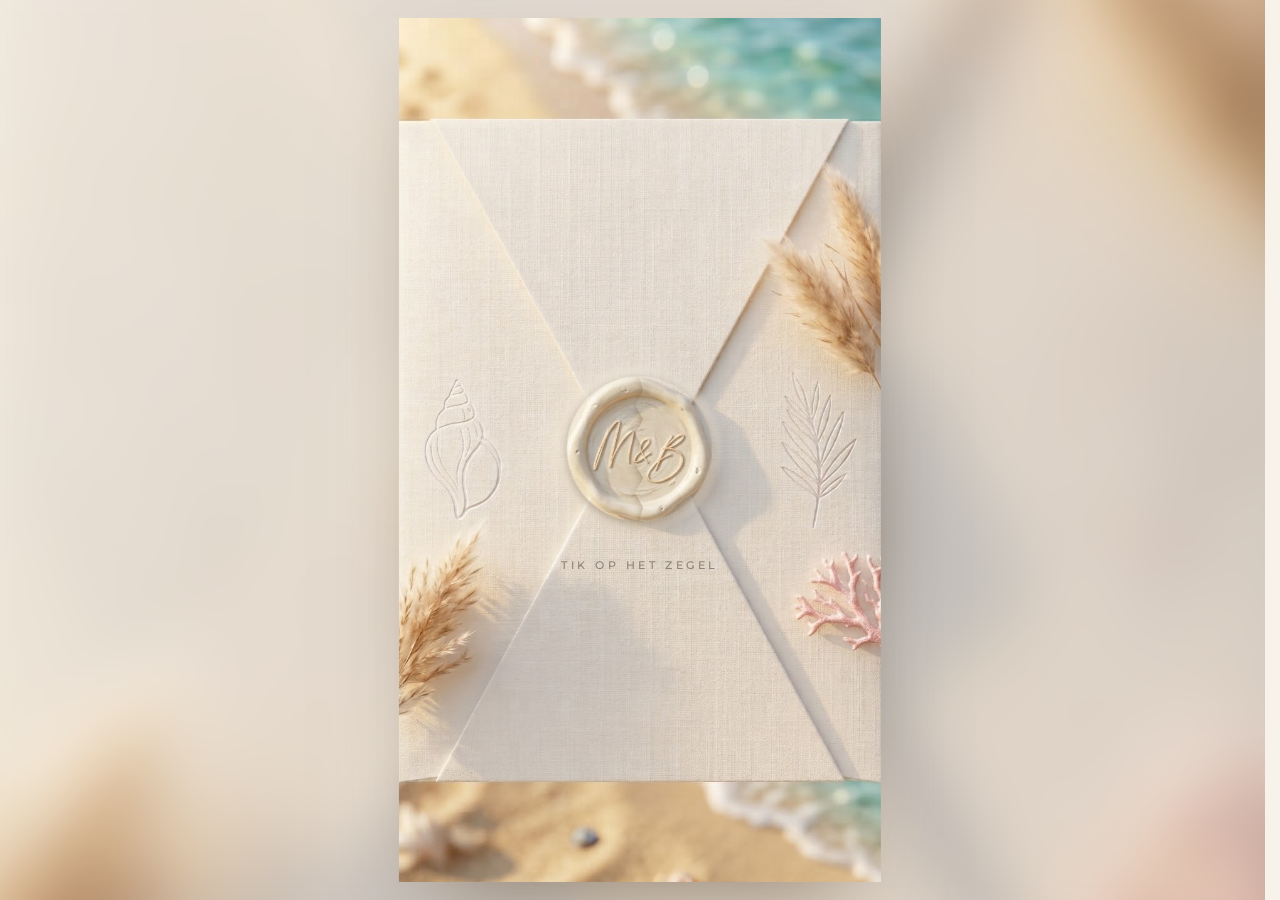
==== commit 715b33c0: "Controleronde: robuustere foutafhandeling, vangnetten en beheerlinks - gastensite: meldingen bij sto" ====
--- a/index.html
+++ b/index.html
@@ -9,6 +9,9 @@
   <meta name="description" content="Uitnodiging voor de bruiloft van Maaike & Bas op 25 juni 2027.">
   <meta property="og:title" content="Maaike & Bas gaan trouwen">
   <meta property="og:description" content="Vrijdag 25 juni 2027 · Strandclub Witsand, Noordwijk">
+  <!-- Plaatje dat WhatsApp en andere apps bij de link tonen. Moet een volledig adres zijn: aanpassen bij een eigen domein. -->
+  <meta property="og:image" content="https://bassiegits.github.io/trouwwebsite/assets/envelop-strand.png">
+  <meta property="og:type" content="website">
   <link rel="preconnect" href="https://fonts.googleapis.com">
   <link rel="preconnect" href="https://fonts.gstatic.com" crossorigin>
   <link rel="stylesheet" href="https://fonts.googleapis.com/css2?family=Cormorant+Garamond:ital,wght@0,300;0,400;0,500;1,300;1,400&family=Montserrat:wght@300;400;500&family=Herr+Von+Muellerhoff&display=swap">
@@ -56,6 +59,9 @@
     <p class="hero-date" id="hero-date">Vrijdag 25 juni 2027</p>
     <p class="eyebrow hero-place" id="hero-place">Strandclub Witsand · Noordwijk</p>
 
+    <p class="load-problem" id="load-problem" hidden>De uitnodiging laadt niet goed. Open de link opnieuw, het liefst in Safari of Chrome op een recente telefoon of computer.</p>
+    <noscript><p class="load-problem">Deze uitnodiging werkt alleen met JavaScript aan. Open de link in Safari of Chrome.</p></noscript>
+
     <form class="code-form" id="code-form" hidden>
       <label for="code-input">Vul de code uit je uitnodiging in</label>
       <div class="code-row">
@@ -72,6 +78,17 @@
 
   <a class="rsvp-float" id="rsvp-float" href="#rsvp" hidden>RSVP</a>
 
+  <script>
+    // Vangnet: start de site niet (een heel oude browser, of een bestand dat niet laadt),
+    // dan blijft de gast niet achter een dichte envelop hangen maar ziet een melding.
+    setTimeout(function () {
+      if (window.appStarted) return;
+      var envelope = document.getElementById('envelope');
+      if (envelope) envelope.parentNode.removeChild(envelope);
+      document.body.className = '';
+      document.getElementById('load-problem').hidden = false;
+    }, 12000);
+  </script>
   <script type="module" src="app.js"></script>
 </body>
 </html>
--- a/styles.css
+++ b/styles.css
@@ -18,7 +18,7 @@
 
 * { box-sizing: border-box; }
 
-html { scroll-behavior: smooth; }
+html { scroll-behavior: smooth; scrollbar-gutter: stable; }
 
 body {
   margin: 0;
@@ -61,8 +61,9 @@
 
 /* ---------- Envelop ---------- */
 /* Opgebouwd uit assets/envelop-strand.png (zie envelope.js). Volgorde bij openen:
-   lit (zonlicht over de folie en het zegel) → crack (zegel breekt) → open (kleppen vouwen open,
-   doorkijk naar zee) → names → zoom (de camera gaat de envelop in) → fade. */
+   lit (zonlicht langs het reliëf en over het zegel) → crack (zegel breekt) → open (kleppen vouwen open,
+   doorkijk naar zee) → names (namen op de zonsondergang) → fade (overgang naar de site).
+   De camerabeweging de envelop in en het vliegen van de namen regelt app.js. */
 
 body.is-sealed { overflow: hidden; }
 body.is-sealed .hero > * { animation-play-state: paused; }
@@ -73,7 +74,7 @@
   z-index: 20;
   overflow: hidden;
   background: #e6dccd;
-  transition: opacity 1s ease;
+  transition: opacity 2.4s ease;
 }
 .env-backdrop {
   position: absolute;
@@ -87,19 +88,21 @@
   left: 50%;
   top: 50%;
   /* altijd de hele envelop in beeld, zodat schelp, blad en koraal niet wegvallen */
+  height: min(100vh, 100vw * 1376 / 768); /* voor browsers die svh nog niet kennen */
   height: min(100svh, 100vw * 1376 / 768);
   aspect-ratio: 768 / 1376;
   transform: translate(-50%, -50%);
 }
 @media (min-aspect-ratio: 768 / 1376) {
-  .env-stage { height: 96svh; box-shadow: 0 40px 90px -40px rgba(70, 50, 25, 0.55); }
+  .env-stage { height: 96vh; height: 96svh; box-shadow: 0 40px 90px -40px rgba(70, 50, 25, 0.55); }
 }
 .env-scene {
   position: absolute;
   inset: 0;
   perspective: 2200px;
   transform-origin: 50% 46%;
-  transition: transform 1.5s cubic-bezier(0.55, 0, 0.2, 1);
+  transition: transform 3s cubic-bezier(0.45, 0, 0.25, 1);
+  will-change: transform;
 }
 
 .env-layer { position: absolute; inset: 0; width: 100%; height: 100%; display: block; pointer-events: none; }
@@ -186,6 +189,7 @@
 
 /* A: de vier kleppen vouwen om hun buitenrand open: eerst boven, dan onder, dan de zijkanten */
 .env-flaps { position: absolute; inset: 0; }
+.envelope.open .env-paper { visibility: hidden; }
 .env-flap {
   position: absolute;
   inset: 0;
@@ -214,7 +218,7 @@
 .envelope.open .env-flap-left > *,
 .envelope.open .env-flap-right > * { transition-delay: 0.55s; }
 
-/* B: zonlicht loopt langs de rosé-gouden folie (getekend in envelope.js) */
+/* B: zonlicht loopt langs het reliëf van schelp en blad (getekend in envelope.js) */
 .env-glow { filter: drop-shadow(0 0 1.5px rgba(255, 214, 170, 0.95)); }
 .env-bloom { filter: blur(5px) brightness(2.2); mix-blend-mode: screen; }
 .env-glow,
@@ -233,36 +237,52 @@
 .envelope.crack .env-seal-left { transform: translate(-7%, 26%) rotate(-24deg); opacity: 0; }
 .envelope.crack .env-seal-right { transform: translate(7%, 30%) rotate(20deg); opacity: 0; }
 
-.envelope.zoom .env-scene { transform: scale(2.3); }
+/* De namen vliegen van de zonsondergang naar hun plek op de site */
+.names-flight {
+  position: fixed;
+  z-index: 30;
+  margin: 0;
+  background: #fffaf2;
+  filter: drop-shadow(0 2px 12px rgba(120, 50, 10, 0.45));
+  pointer-events: none;
+  transition: left 2.6s cubic-bezier(0.45, 0, 0.25, 1), top 2.6s cubic-bezier(0.45, 0, 0.25, 1), width 2.6s cubic-bezier(0.45, 0, 0.25, 1), background-color 1.4s ease 1.2s, filter 1.4s ease 1.2s;
+}
+.names-flight.land { background: var(--ink); filter: drop-shadow(0 0 0 transparent); }
+body.names-handoff .hero-names { animation: none; visibility: hidden; }
+body.names-landed .hero-names { animation: none; }
 
 .env-addressee {
   position: absolute;
   left: 0;
   right: 0;
-  top: 73%;
+  top: 29%;
   margin: 0;
   text-align: center;
-  font: 400 clamp(38px, 10vw, 54px) / 1.1 var(--font-script);
-  color: #8f7658;
+  font: 300 clamp(13px, 3.6vw, 16px) / 1.5 var(--font-sans);
+  letter-spacing: 0.04em;
+  color: #8d8174;
   transition: opacity 0.6s;
 }
 .env-hint {
   position: absolute;
   left: 0;
   right: 0;
-  bottom: 5.5%;
+  top: 62.5%; /* op de onderklep, net onder het zegel */
   margin: 0;
   text-align: center;
-  font: 500 10px var(--font-sans);
+  font: 500 clamp(10px, 2.8vw, 11px) var(--font-sans);
   letter-spacing: 0.32em;
   text-transform: uppercase;
-  color: #fffaf2;
-  text-shadow: 0 1px 6px rgba(90, 60, 30, 0.55);
+  color: #8d8174;
   animation: breathe 2.8s ease-in-out infinite;
   transition: opacity 0.4s;
 }
 .envelope.lit .env-addressee,
 .envelope.lit .env-hint { opacity: 0; animation: none; }
+/* zolang de envelop nog wordt opgebouwd, is er niets om op te tikken */
+.envelope:not(.ready) .env-addressee,
+.envelope:not(.ready) .env-hint,
+.envelope:not(.ready) .env-seal-button { visibility: hidden; }
 
 .env-seal-button {
   position: absolute;
@@ -310,6 +330,7 @@
 
 .hero {
   position: relative;
+  min-height: 100vh;
   min-height: 100svh;
   display: flex;
   flex-direction: column;
@@ -374,6 +395,7 @@
 }
 .code-row input:focus { outline: none; border-bottom-width: 2px; }
 .code-error { min-height: 1.8em; margin: 10px 0 0; font-size: 14px; color: #9a5a45; }
+.load-problem { max-width: 34ch; margin: 30px auto 0; font-size: 14px; color: #9a5a45; }
 
 /* ---------- Knoppen ---------- */
 
@@ -473,16 +495,24 @@
   text-transform: uppercase;
   color: #9d917e;
 }
-.photo-arch {
-  width: min(78vw, 340px);
-  aspect-ratio: 4 / 5;
-  margin-top: 48px;
-  border-radius: 999px 999px 0 0;
-  outline: 1px solid var(--sand);
-  outline-offset: 10px;
-}
 .photo-wide { width: 100%; height: clamp(320px, 62vw, 640px); }
-.photo-arch img { object-position: 50% 30%; }
+
+/* Foto in een gestileerde zon */
+.photo-sun { position: relative; width: min(84vw, 400px); aspect-ratio: 1; margin: 44px auto 0; }
+.sun-rays {
+  position: absolute;
+  inset: 0;
+  width: 100%;
+  height: 100%;
+  fill: none;
+  stroke: #c9a978;
+  stroke-width: 0.7;
+  stroke-linecap: round;
+  animation: sun-turn 120s linear infinite;
+}
+.photo-sun-disc { position: absolute; inset: 16%; border-radius: 50%; }
+.photo-sun-disc img { border-radius: 50%; }
+@keyframes sun-turn { to { transform: rotate(360deg); } }
 .photo-wide img { object-position: 55% 40%; }
 
 /* Programma */
@@ -665,6 +695,9 @@
 .plus-one-details { margin-top: 6px; }
 
 .form-error { min-height: 1.8em; margin: 18px 0 8px; font-size: 14px; color: #9a5a45; }
+.rsvp-status { margin: 0 0 18px; text-align: center; }
+.rsvp-status:last-child { margin-bottom: 0; }
+#retry-rsvp { width: 100%; }
 .rsvp-card form .button { width: 100%; }
 
 .confirmation { text-align: center; }
@@ -681,6 +714,8 @@
 .footer { padding: 90px var(--gutter) calc(110px + env(safe-area-inset-bottom)); text-align: center; border-top: 1px solid var(--line); }
 .footer .lettering { width: min(70vw, 360px); margin: 0 auto; }
 .footer .eyebrow { margin-top: 14px; }
+.credits { margin: 36px 0 0; font-size: 11px; color: var(--muted); }
+.credits a { color: inherit; }
 
 @media (min-width: 760px) {
   .confirmation-actions { flex-direction: row; justify-content: center; }
@@ -692,10 +727,15 @@
 
 /* Het openen van de envelop is een korte animatie die de gast zelf start; die blijft staan. */
 @media (prefers-reduced-motion: reduce) {
-  :not(.envelope, .envelope *),
-  :not(.envelope, .envelope *)::before,
-  :not(.envelope, .envelope *)::after { animation: none !important; transition-duration: 0.01s !important; transition-delay: 0s !important; }
+  /* de opening (envelop en de namen die daaruit naar de site vliegen) speelt altijd af */
+  :not(.envelope, .envelope *, .names-flight),
+  :not(.envelope, .envelope *, .names-flight)::before,
+  :not(.envelope, .envelope *, .names-flight)::after { animation: none !important; transition-duration: 0.01s !important; transition-delay: 0s !important; }
   html { scroll-behavior: auto; }
   .reveal { opacity: 1; transform: none; }
-  .env-hint { animation: none; }
-}
+}
+
+/* Lieve boodschap of wens: als laatste in het formulier, met wat meer ruimte */
+.wish-field { margin-top: 34px; padding-top: 28px; border-top: 1px solid var(--line); }
+.wish-field label { font: italic 300 22px/1.3 var(--font-serif); letter-spacing: 0; text-transform: none; color: var(--ink); }
+.wish-field textarea { min-height: 140px; }
